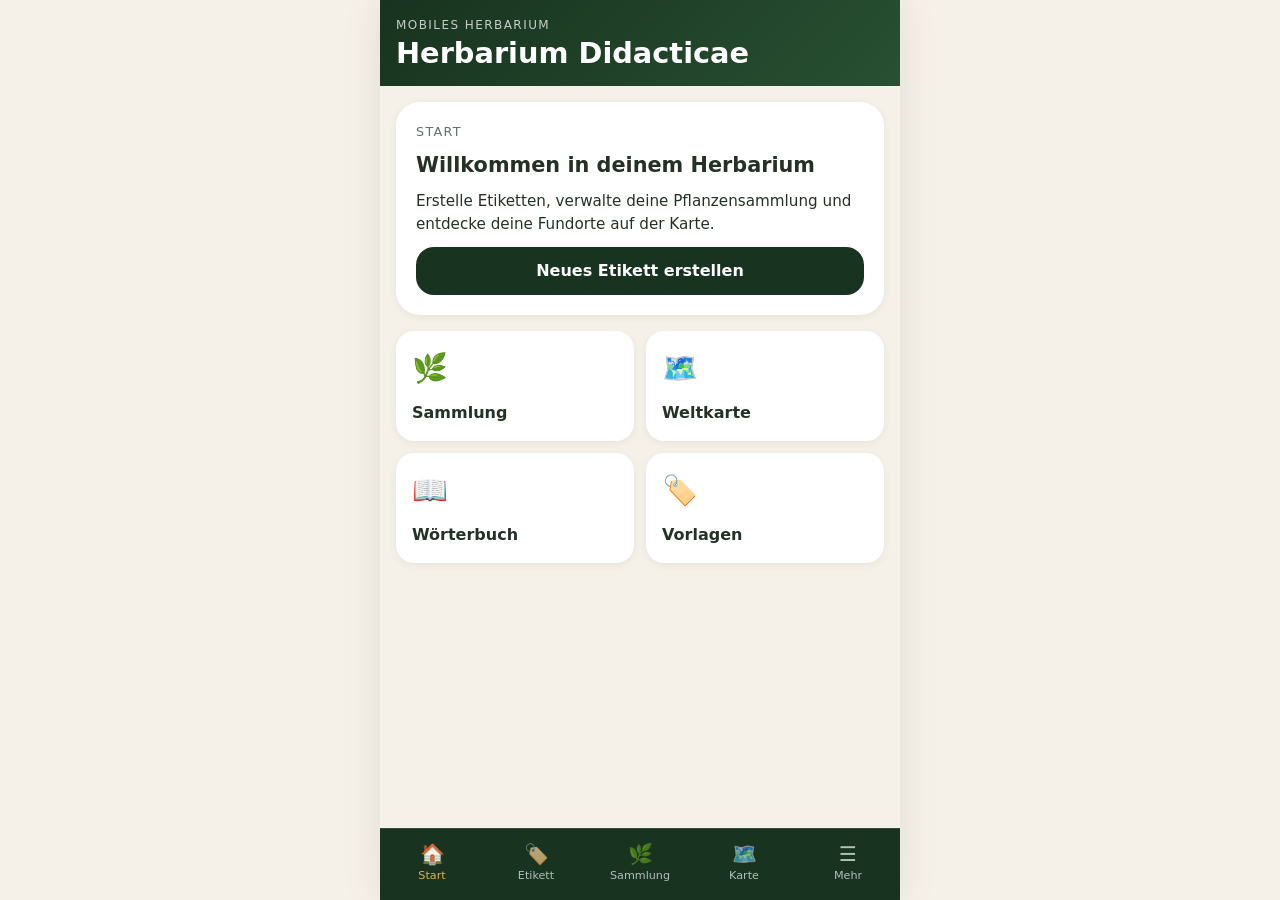
==== index.html @ 2c60838d "FirstCommit" ====
<!DOCTYPE html>
<html lang="de">
<head>
  <meta charset="UTF-8" />

  <meta name="viewport" content="width=device-width, initial-scale=1.0, viewport-fit=cover" />

  <title>Herbarium Didacticae</title>

  <link rel="stylesheet" href="css/base.css" />
  <link rel="stylesheet" href="css/layout.css" />
  <link rel="stylesheet" href="css/navigation.css" />

  <script src="js/app.js" defer></script>
  <script src="js/navigation.js" defer></script>
</head>

<body>
  <div class="app-shell">

    <header class="app-header">
      <div>
        <p class="app-kicker">Mobiles Herbarium</p>
        <h1>Herbarium Didacticae</h1>
      </div>
    </header>

    <main class="app-content">
      <section class="welcome-card">
        <p class="section-label">Start</p>
        <h2>Willkommen in deinem Herbarium</h2>
        <p>
          Erstelle Etiketten, verwalte deine Pflanzensammlung und entdecke deine Fundorte auf der Karte.
        </p>

        <a class="primary-action" href="pages/label-create.html">
          Neues Etikett erstellen
        </a>
      </section>

      <section class="quick-grid">
        <a class="quick-card" href="pages/collection.html">
          <span class="quick-icon">🌿</span>
          <span>Sammlung</span>
        </a>

        <a class="quick-card" href="pages/map.html">
          <span class="quick-icon">🗺️</span>
          <span>Weltkarte</span>
        </a>

        <a class="quick-card" href="pages/dictionary.html">
          <span class="quick-icon">📖</span>
          <span>Wörterbuch</span>
        </a>

        <a class="quick-card" href="pages/templates.html">
          <span class="quick-icon">🏷️</span>
          <span>Vorlagen</span>
        </a>
      </section>
    </main>

    <div id="bottomnav-root"></div>

  </div>
</body>
</html>
---- css/base.css ----
/* ==========================
   RESET
========================== */

*,
*::before,
*::after {
    box-sizing: border-box;
}

html {
    -webkit-text-size-adjust: 100%;
}

body,
h1,
h2,
h3,
h4,
p,
ul,
ol {
    margin: 0;
}

img {
    max-width: 100%;
    display: block;
}

button,
input,
select,
textarea {
    font: inherit;
}

/* ==========================
   DESIGN SYSTEM
========================== */

:root {

    /* Farben */

    --color-primary: #18331F;
    --color-primary-light: #285032;

    --color-accent: #E1B24B;

    --color-background: #F5F1E8;

    --color-surface: #FFFFFF;

    --color-text: #243126;
    --color-text-light: #66706A;

    --color-border: #D9D3C7;

    /* Schatten */

    --shadow-sm:
        0 2px 8px rgba(0,0,0,.06);

    --shadow-md:
        0 6px 20px rgba(0,0,0,.10);

    /* Rundungen */

    --radius-sm: 12px;
    --radius-md: 18px;
    --radius-lg: 24px;

    /* Abstände */

    --space-xs: .25rem;
    --space-sm: .5rem;
    --space-md: 1rem;
    --space-lg: 1.5rem;
    --space-xl: 2rem;

    /* Navigation */

    --bottom-nav-height: 72px;
}

/* ==========================
   BODY
========================== */

body {
    min-height: 100dvh;

    background: var(--color-background);

    color: var(--color-text);

    font-family:
        system-ui,
        -apple-system,
        BlinkMacSystemFont,
        "Segoe UI",
        sans-serif;

    line-height: 1.5;
}

/* ==========================
   TYPOGRAPHIE
========================== */

h1 {
    font-size: 1.8rem;
    line-height: 1.1;
}

h2 {
    font-size: 1.3rem;
    line-height: 1.2;
}

p {
    font-size: 0.95rem;
}

.section-label {
    font-size: .8rem;
    text-transform: uppercase;
    letter-spacing: .1em;
    color: var(--color-text-light);
}

/* ==========================
   LINKS
========================== */

a {
    color: inherit;
    text-decoration: none;
}

/* ==========================
   BUTTONS
========================== */

.primary-action {
    display: inline-flex;

    align-items: center;
    justify-content: center;

    min-height: 48px;

    padding:
        .75rem
        1.25rem;

    background: var(--color-primary);

    color: white;

    border-radius: var(--radius-md);

    font-weight: 600;

    transition: .2s;
}

.primary-action:active {
    transform: scale(.98);
}

/* ==========================
   CARDS
========================== */

.card {
    background: var(--color-surface);

    border-radius: var(--radius-md);

    box-shadow: var(--shadow-sm);

    padding: var(--space-md);
}
---- css/layout.css ----
/* ==========================
   APP SHELL
========================== */

.app-shell {
    min-height: 100dvh;
    display: grid;
    grid-template-rows: auto 1fr;
}

/* ==========================
   HEADER
========================== */

.app-header {
    padding:
        calc(1rem + env(safe-area-inset-top))
        1rem
        1rem;

    background:
        linear-gradient(
            135deg,
            var(--color-primary),
            var(--color-primary-light)
        );

    color: white;
}

.app-kicker {
    margin-bottom: .25rem;
    font-size: .75rem;
    letter-spacing: .12em;
    text-transform: uppercase;
    color: rgba(255,255,255,.75);
}

/* ==========================
   MAIN CONTENT
========================== */

.app-content {
    overflow-y: auto;

    padding:
        1rem
        1rem
        calc(var(--bottom-nav-height) + 1.5rem + env(safe-area-inset-bottom));

    display: flex;
    flex-direction: column;
    gap: 1rem;
}

/* ==========================
   START PAGE
========================== */

.welcome-card {
    background: var(--color-surface);
    border-radius: var(--radius-lg);
    box-shadow: var(--shadow-sm);

    padding: 1.25rem;

    display: flex;
    flex-direction: column;
    gap: .75rem;
}

.quick-grid {
    display: grid;
    grid-template-columns: 1fr 1fr;
    gap: .75rem;
}

.quick-card {
    min-height: 110px;

    background: var(--color-surface);
    border-radius: var(--radius-md);
    box-shadow: var(--shadow-sm);

    padding: 1rem;

    display: flex;
    flex-direction: column;
    align-items: flex-start;
    justify-content: space-between;

    font-weight: 600;
}

.quick-card:active {
    transform: scale(.98);
}

.quick-icon {
    font-size: 1.8rem;
}

/* ==========================
   DESKTOP UPGRADE
========================== */

@media (min-width: 768px) {
    .app-shell {
        max-width: 520px;
        margin: 0 auto;
        box-shadow: 0 0 40px rgba(0,0,0,.08);
    }
}
---- css/navigation.css ----
/* ==========================
   BOTTOM NAVIGATION
========================== */

.bottom-nav {
    position: fixed;
    left: 0;
    right: 0;
    bottom: 0;

    height: calc(var(--bottom-nav-height) + env(safe-area-inset-bottom));

    padding-bottom: env(safe-area-inset-bottom);

    background: var(--color-primary);

    border-top: 1px solid rgba(255,255,255,.12);

    display: grid;
    grid-template-columns: repeat(5, 1fr);

    z-index: 1000;
}

.nav-item {
    min-width: 0;

    display: flex;
    flex-direction: column;
    align-items: center;
    justify-content: center;
    gap: .25rem;

    color: rgba(255,255,255,.68);

    font-size: .7rem;
    font-weight: 500;
}

.nav-icon {
    font-size: 1.25rem;
    line-height: 1;
}

.nav-item.active {
    color: var(--color-accent);
}

.nav-item:active {
    background: rgba(255,255,255,.08);
}

/* ==========================
   DESKTOP UPGRADE
========================== */

@media (min-width: 768px) {
    .bottom-nav {
        left: 50%;
        right: auto;

        width: 520px;

        transform: translateX(-50%);
    }
}
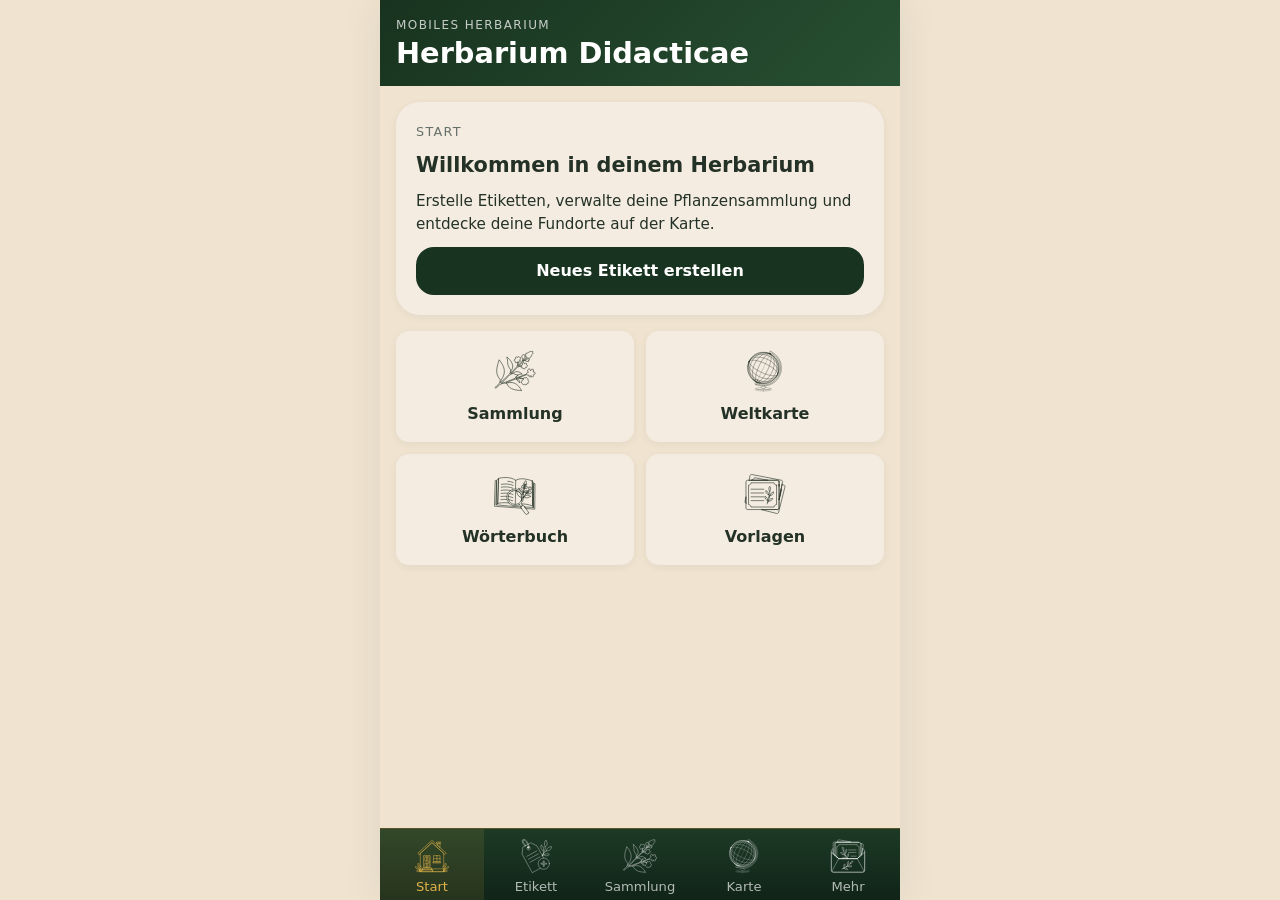
==== commit 540ae7b1: "SeventhCommit" ====
--- a/index.html
+++ b/index.html
@@ -10,6 +10,9 @@
   <link rel="stylesheet" href="css/base.css" />
   <link rel="stylesheet" href="css/layout.css" />
   <link rel="stylesheet" href="css/navigation.css" />
+
+  <link rel="manifest" href="manifest.json">
+  <meta name="theme-color" content="#18331F">
 
   <script src="js/app.js" defer></script>
   <script src="js/navigation.js" defer></script>
@@ -40,22 +43,30 @@
 
       <section class="quick-grid">
         <a class="quick-card" href="pages/collection.html">
-          <span class="quick-icon">🌿</span>
+          <span class="quick-icon">
+            <svg><use href="../assets/icons/sprite.svg#icon-book"></use></svg>
+          </span>
           <span>Sammlung</span>
         </a>
 
         <a class="quick-card" href="pages/map.html">
-          <span class="quick-icon">🗺️</span>
+          <span class="quick-icon">
+              <svg><use href="../assets/icons/sprite.svg#icon-map"></use></svg>
+          </span>
           <span>Weltkarte</span>
         </a>
 
         <a class="quick-card" href="pages/dictionary.html">
-          <span class="quick-icon">📖</span>
+          <span class="quick-icon">
+            <svg><use href="../assets/icons/sprite.svg#icon-gps"></use></svg>
+          </span>
           <span>Wörterbuch</span>
         </a>
 
         <a class="quick-card" href="pages/templates.html">
-          <span class="quick-icon">🏷️</span>
+          <span class="quick-icon">
+            <svg><use href="../assets/icons/sprite.svg#icon-label"></use></svg>
+          </span>
           <span>Vorlagen</span>
         </a>
       </section>
--- a/css/base.css
+++ b/css/base.css
@@ -48,9 +48,9 @@
 
     --color-accent: #E1B24B;
 
-    --color-background: #F5F1E8;
+    --color-background: hsl(38, 50%, 88%);
 
-    --color-surface: #FFFFFF;
+    --color-surface: #F4ECE1;
 
     --color-text: #243126;
     --color-text-light: #66706A;
--- a/css/layout.css
+++ b/css/layout.css
@@ -51,6 +51,7 @@
     display: flex;
     flex-direction: column;
     gap: 1rem;
+
 }
 
 /* ==========================
@@ -79,14 +80,17 @@
     min-height: 110px;
 
     background: var(--color-surface);
-    border-radius: var(--radius-md);
+    /* border-radius: var(--radius-md); */
+    border-radius: 0.8rem;
     box-shadow: var(--shadow-sm);
 
     padding: 1rem;
 
     display: flex;
     flex-direction: column;
-    align-items: flex-start;
+    /* align-items: flex-start; */
+    /* justify-content: space-between; */
+    align-items: center;
     justify-content: space-between;
 
     font-weight: 600;
@@ -96,8 +100,10 @@
     transform: scale(.98);
 }
 
-.quick-icon {
-    font-size: 1.8rem;
+.quick-icon svg {
+    /* font-size: 1.8rem; */
+    height: 3rem;
+    width: 3rem;
 }
 
 /* ==========================
--- a/css/navigation.css
+++ b/css/navigation.css
@@ -12,9 +12,9 @@
 
     padding-bottom: env(safe-area-inset-bottom);
 
-    background: var(--color-primary);
 
-    border-top: 1px solid rgba(255,255,255,.12);
+    border-top: 1px solid rgba(225, 178, 75, 0.35);
+    background: linear-gradient(180deg, #1d3a25, #102418);
 
     display: grid;
     grid-template-columns: repeat(5, 1fr);
@@ -29,26 +29,52 @@
     flex-direction: column;
     align-items: center;
     justify-content: center;
-    gap: .25rem;
+    gap: 0.25rem;
 
     color: rgba(255,255,255,.68);
 
     font-size: .7rem;
     font-weight: 500;
+    font-size: clamp(0.68rem, 2.8vw, 0.82rem);
+    line-height: 1;
+
+    /* border-radius: 0.85rem; */
+
+    transition: background 0.2s ease, color 0.2s ease, transform 0.2s ease;
 }
 
 .nav-icon {
-    font-size: 1.25rem;
+    width: clamp(2rem, 6vw, 2.5rem);
+    height: clamp(2rem, 6vw, 2.5rem);
     line-height: 1;
+}
+
+.nav-icon svg {
+    width: 100%;
+    height: 100%;
+    stroke: rgba(255,255,255,.68);
+    fill: none;
+    stroke-width: 2;
+}
+
+.nav-icon svg path,
+.nav-icon svg circle,
+.nav-icon svg line,
+.nav-icon svg polyline,
+.nav-icon svg rect {
+    stroke: #E1B24B !important;
 }
 
 .nav-item.active {
     color: var(--color-accent);
+    color: #E1B24B;
+    background: rgba(225, 178, 75, 0.11);
 }
 
 .nav-item:active {
     background: rgba(255,255,255,.08);
 }
+
 
 /* ==========================
    DESKTOP UPGRADE
